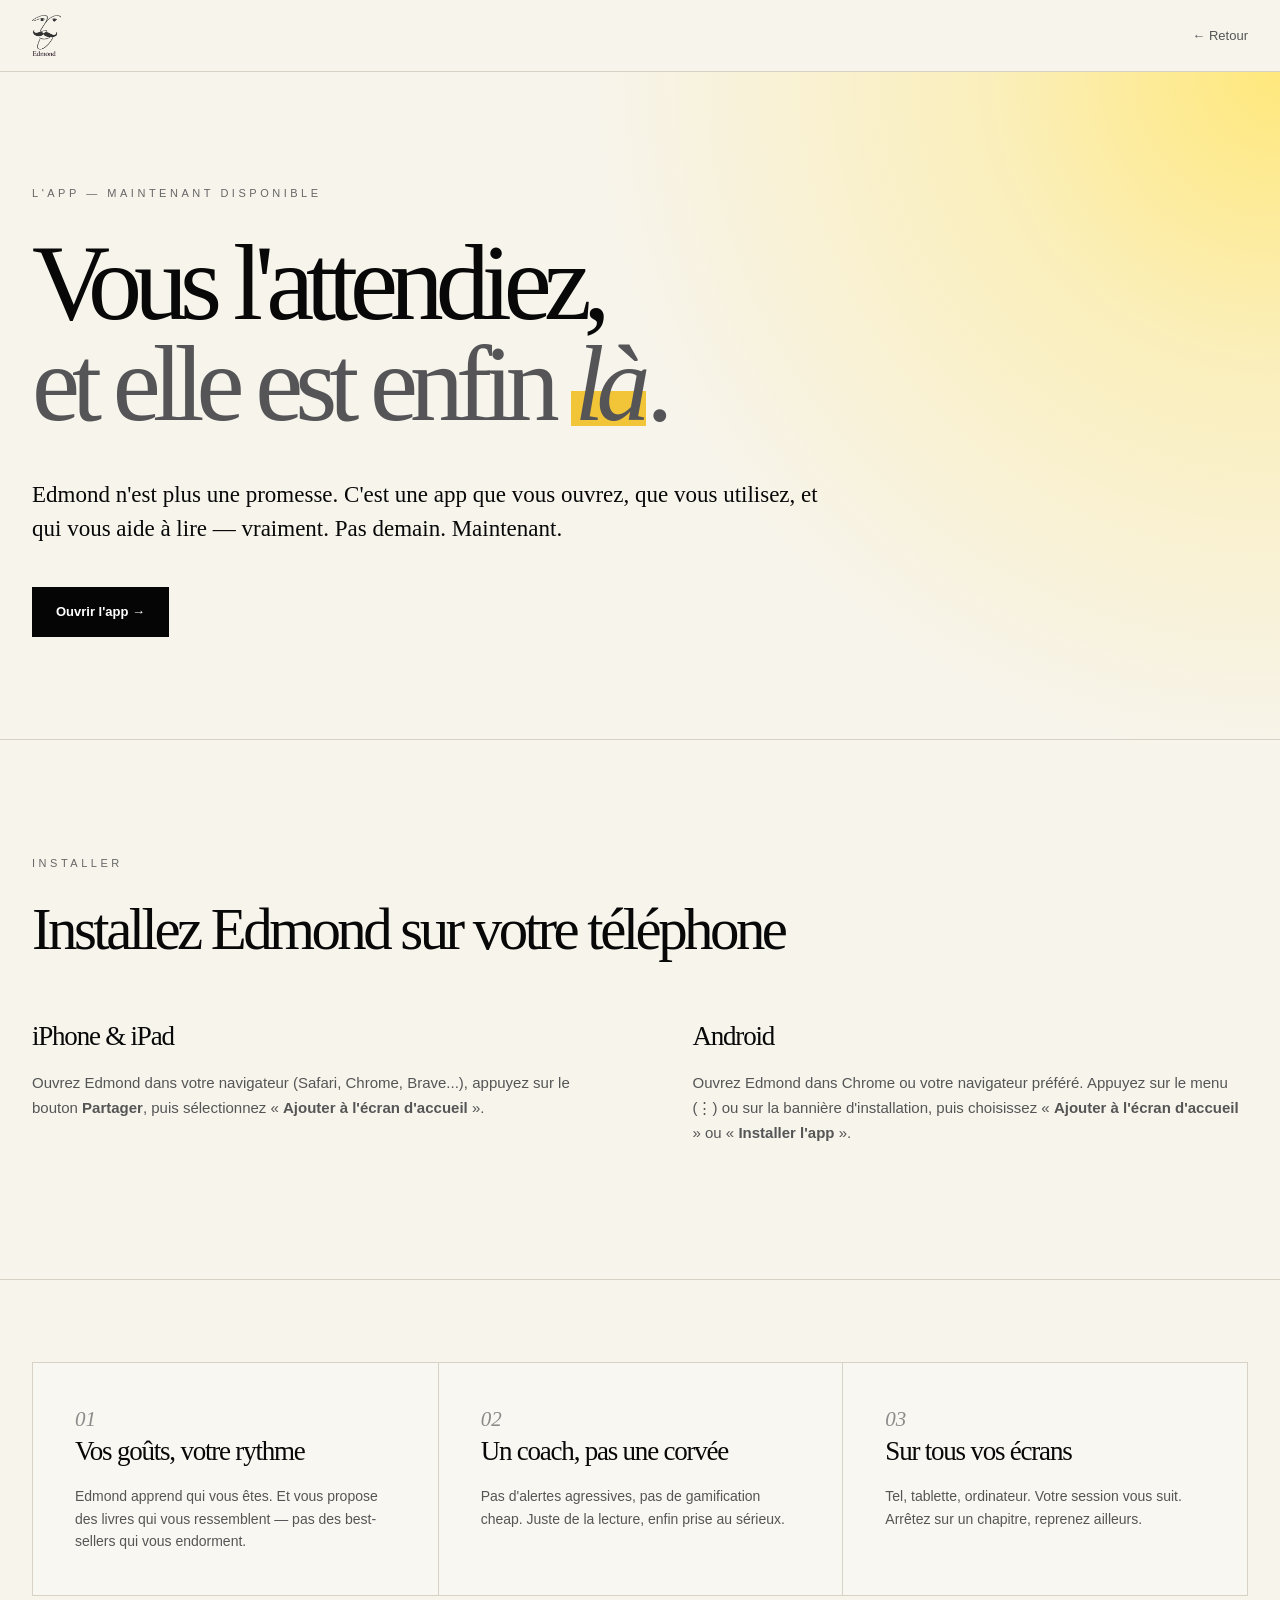
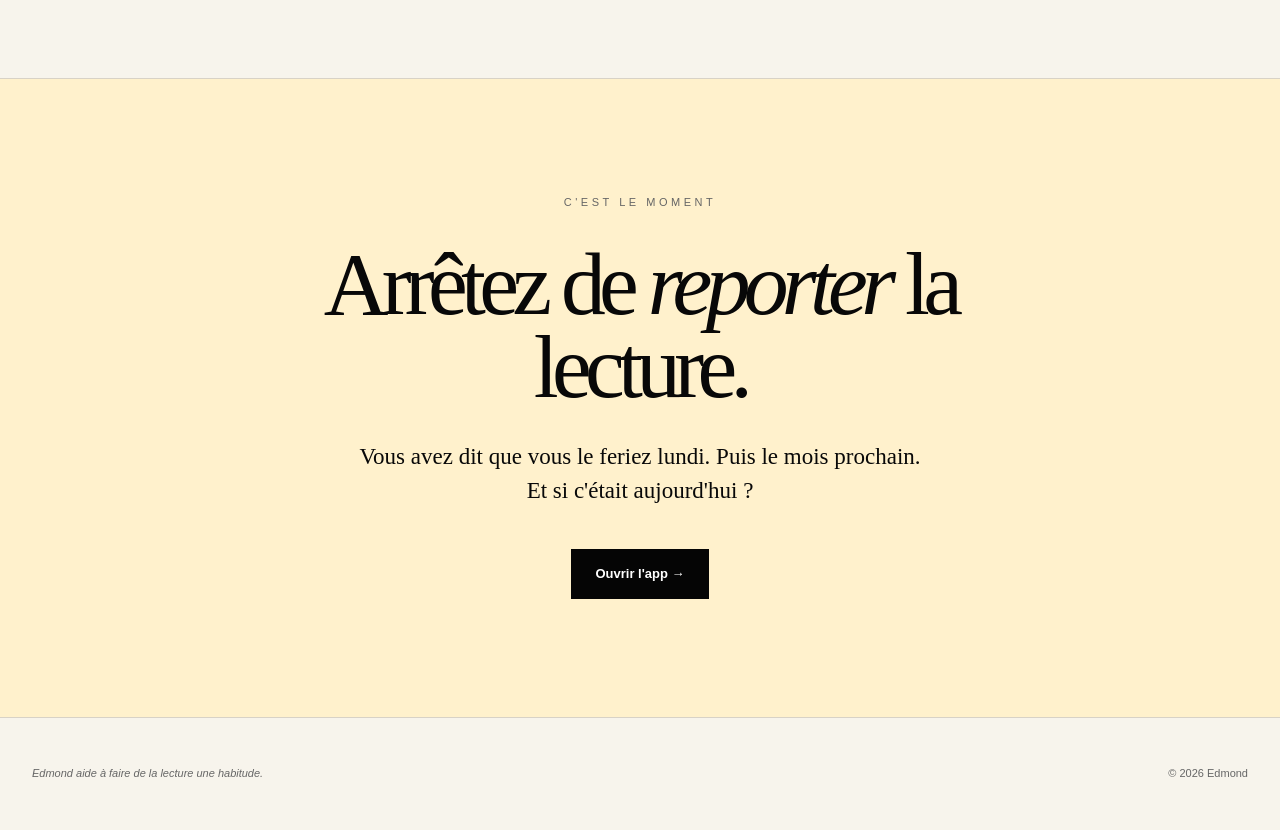
==== app.html @ 49951181 "First version of website" ====
<!doctype html><html lang="fr"><head><meta charset="utf-8"><meta name="viewport" content="width=device-width,initial-scale=1"><title>Edmond — L'app</title><link rel="stylesheet" href="styles.css"></head><body>
<header class="site-header"><div class="header-inner"><a class="brand" href="index.html" aria-label="Edmond"><img src="assets/logo.png" alt="Edmond"></a><a class="back" href="index.html">← Retour</a></div></header>
<main>
<section class="app-hero"><div class="container"><p class="eyebrow">L'APP — MAINTENANT DISPONIBLE</p><h1>Vous l'attendiez,<br><span>et elle est enfin <mark><em>là</em></mark>.</span></h1><p class="lead">Edmond n'est plus une promesse. C'est une app que vous ouvrez, que vous utilisez, et qui vous aide à lire — vraiment. Pas demain. Maintenant.</p><a class="button" href="https://app.edmond-group.com">Ouvrir l'app →</a></div></section>
<section class="section line install"><div class="container"><p class="eyebrow">INSTALLER</p><h2>Installez Edmond sur votre téléphone</h2><div class="install-grid"><div><h3>iPhone &amp; iPad</h3><p>Ouvrez Edmond dans votre navigateur (Safari, Chrome, Brave...), appuyez sur le bouton <strong>Partager</strong>, puis sélectionnez « <strong>Ajouter à l'écran d'accueil</strong> ».</p></div><div><h3>Android</h3><p>Ouvrez Edmond dans Chrome ou votre navigateur préféré. Appuyez sur le menu (⋮) ou sur la bannière d'installation, puis choisissez « <strong>Ajouter à l'écran d'accueil</strong> » ou « <strong>Installer l'app</strong> ».</p></div></div></div></section>
<section class="feature-section line"><div class="container"><div class="card-grid three"><article><i>01</i><h3>Vos goûts, votre rythme</h3><p>Edmond apprend qui vous êtes. Et vous propose des livres qui vous ressemblent — pas des best-sellers qui vous endorment.</p></article><article><i>02</i><h3>Un coach, pas une corvée</h3><p>Pas d'alertes agressives, pas de gamification cheap. Juste de la lecture, enfin prise au sérieux.</p></article><article><i>03</i><h3>Sur tous vos écrans</h3><p>Tel, tablette, ordinateur. Votre session vous suit. Arrêtez sur un chapitre, reprenez ailleurs.</p></article></div></div></section>
<section class="section cta-tint line final"><div class="narrow"><p class="eyebrow">C'EST LE MOMENT</p><h2>Arrêtez de <em>reporter</em> la lecture.</h2><p class="lead">Vous avez dit que vous le feriez lundi. Puis le mois prochain. Et si c'était aujourd'hui ?</p><a class="button" href="https://app.edmond-group.com">Ouvrir l'app →</a></div></section>
</main><footer class="footer"><div class="footer-inner"><p><em>Edmond aide à faire de la lecture une habitude.</em></p><p></p><p>© 2026 Edmond</p></div></footer>
</body></html>
---- styles.css ----
:root{
  --serif:"Times New Roman", Times, serif;
  --sans:Helvetica, Arial, sans-serif;
  --bg:#f7f4ec;
  --tint:#fff2cf;
  --ink:#080808;
  --grey:#555557;
  --line:#d8d2c6;
  --accent:#f2c438;
}
*{box-sizing:border-box}html{scroll-behavior:smooth}body{margin:0;background:var(--bg);color:var(--ink);font-family:var(--serif);font-size:18px;line-height:1.35}a{color:inherit}p,h1,h2,h3{margin-top:0}.container{width:min(1260px,calc(100% - 64px));margin-inline:auto}.narrow{width:min(780px,calc(100% - 64px));margin-inline:auto}.section{padding:118px 0}.line{border-top:1px solid var(--line)}
/* Header */
.site-header{height:72px;border-bottom:1px solid var(--line);background:var(--bg);position:relative;z-index:2}.header-inner{height:100%;width:min(1260px,calc(100% - 64px));margin:auto;display:flex;align-items:center;justify-content:space-between;gap:28px}.brand{display:inline-flex;align-items:center;gap:9px;text-decoration:none}.brand img{display:block;height:42px;width:auto;object-fit:contain}.nav{position:absolute;left:50%;transform:translateX(-50%);display:flex;gap:50px;font-family:var(--sans);font-size:13px}.header-link,.back,.mini-btn{font-family:var(--sans);font-size:13px;text-decoration:none;color:#333}.mini-btn{border:1px solid #111;padding:8px 14px;background:#fffdf8}.back{color:#555}
/* Type */
.eyebrow{font-family:var(--sans);font-size:11px;line-height:1;letter-spacing:.32em;text-transform:uppercase;color:#666;margin-bottom:34px}h1,h2{font-weight:400;letter-spacing:-.075em;line-height:.93}h1{font-size:clamp(70px,8.45vw,142px);max-width:1040px;margin-bottom:44px}h2{font-size:clamp(54px,6.25vw,96px);margin-bottom:44px}h3{font-size:27px;font-weight:400;letter-spacing:-.045em;margin-bottom:16px}.muted,h1 span,h2 span{color:var(--grey)}em{font-style:italic}mark{background:linear-gradient(transparent 56%,var(--accent) 56% 86%,transparent 86%);padding:0 .035em;color:inherit}.lead{font-size:23px;line-height:1.45;max-width:820px;margin-bottom:42px}.sans{font-family:var(--sans)}.button{display:inline-flex;align-items:center;justify-content:center;background:#050505;color:#fff;font-family:var(--sans);font-size:13px;font-weight:700;min-height:50px;padding:16px 24px;text-decoration:none}.button.light{background:#fffdf8;color:#111;border:1px solid #e3ded3}.actions{display:flex;gap:16px;align-items:center}
/* Home */
.home-hero{min-height:675px;padding:116px 0 76px;background:radial-gradient(circle at 100% 10%,#ffe577 0,rgba(255,229,119,.45) 18%,rgba(247,244,236,0) 44%),var(--bg)}.hero-meta{border-top:1px solid var(--line);margin-top:92px;padding-top:18px;display:grid;grid-template-columns:1.2fr 1.2fr 2fr auto;gap:28px;font-family:var(--sans);font-size:11px;color:#575757}.intro{min-height:430px;display:flex;align-items:center}.intro .copy{max-width:560px;margin-left:34%}.intro p:not(.eyebrow){font-size:20px}.split{display:grid;grid-template-columns:1fr 1fr;gap:100px;align-items:center}.rules{border-top:1px solid var(--line);font-size:18px}.rules div{border-bottom:1px solid var(--line);padding:19px 0}.rules span{display:inline-block;width:58px;font-family:var(--sans);font-size:11px;color:#777}.tint{background:var(--tint)}.steps .card-grid{margin-top:70px}.card-grid{display:grid;border:1px solid var(--line);background:rgba(255,255,255,.28)}.card-grid.four{grid-template-columns:1fr 1fr}.card-grid.three{grid-template-columns:repeat(3,1fr)}.card-grid article{padding:42px 42px;min-height:170px}.card-grid.four article:nth-child(odd){border-right:1px solid var(--line)}.card-grid.four article:nth-child(-n+2){border-bottom:1px solid var(--line)}.card-grid.three article+article{border-left:1px solid var(--line)}.card-grid header{display:flex;justify-content:space-between;align-items:center;margin-bottom:34px;font-family:var(--sans);font-size:10px;letter-spacing:.25em;color:#777}.card-grid i{font-family:var(--serif);font-size:21px;color:#8b8b8b}.card-grid p{font-family:var(--sans);font-size:14px;line-height:1.6;color:#555;margin:0}.final{text-align:center}.final h2{font-size:clamp(62px,7vw,116px);margin-bottom:32px}.final .lead{margin-inline:auto;max-width:560px}.footer{border-top:1px solid var(--line);min-height:112px}.footer-inner{width:min(1260px,calc(100% - 64px));height:112px;margin:auto;display:grid;grid-template-columns:1fr 2fr 1fr;align-items:center;gap:30px;font-family:var(--sans);font-size:11px;color:#666}.footer-inner p{margin:0}.footer-inner p:last-child{text-align:right}
/* App page */
.app-hero{min-height:620px;padding:116px 0 102px;background:radial-gradient(circle at 100% 0%,#ffe87c 0,rgba(255,232,124,.44) 20%,rgba(247,244,236,0) 48%),var(--bg)}.app-hero h1{max-width:1040px}.install h2{font-size:clamp(42px,4.6vw,66px);letter-spacing:-.06em}.install-grid{display:grid;grid-template-columns:1fr 1fr;gap:105px;margin-top:60px}.install-grid p{font-family:var(--sans);font-size:15px;line-height:1.68;color:#555}.feature-section{padding:82px 0}.cta-tint{background:#fff1cc;text-align:center}.cta-tint .lead{margin-inline:auto;max-width:570px}
@media(max-width:850px){.container,.narrow,.header-inner,.footer-inner{width:calc(100% - 32px)}.site-header{height:64px}.brand img{height:38px}.nav{display:none}.section,.app-hero{padding:76px 0}.home-hero{padding:76px 0 46px;min-height:auto}h1{font-size:58px}h2{font-size:50px}.lead{font-size:20px}.hero-meta,.split,.install-grid{grid-template-columns:1fr;gap:30px}.intro .copy{margin-left:0}.card-grid.four,.card-grid.three{grid-template-columns:1fr}.card-grid.four article,.card-grid.three article{border-right:0!important;border-left:0!important;border-bottom:1px solid var(--line)}.card-grid article:last-child{border-bottom:0!important}.footer-inner{height:auto;min-height:120px;padding:28px 0;grid-template-columns:1fr;gap:12px}.footer-inner p:last-child{text-align:left}}
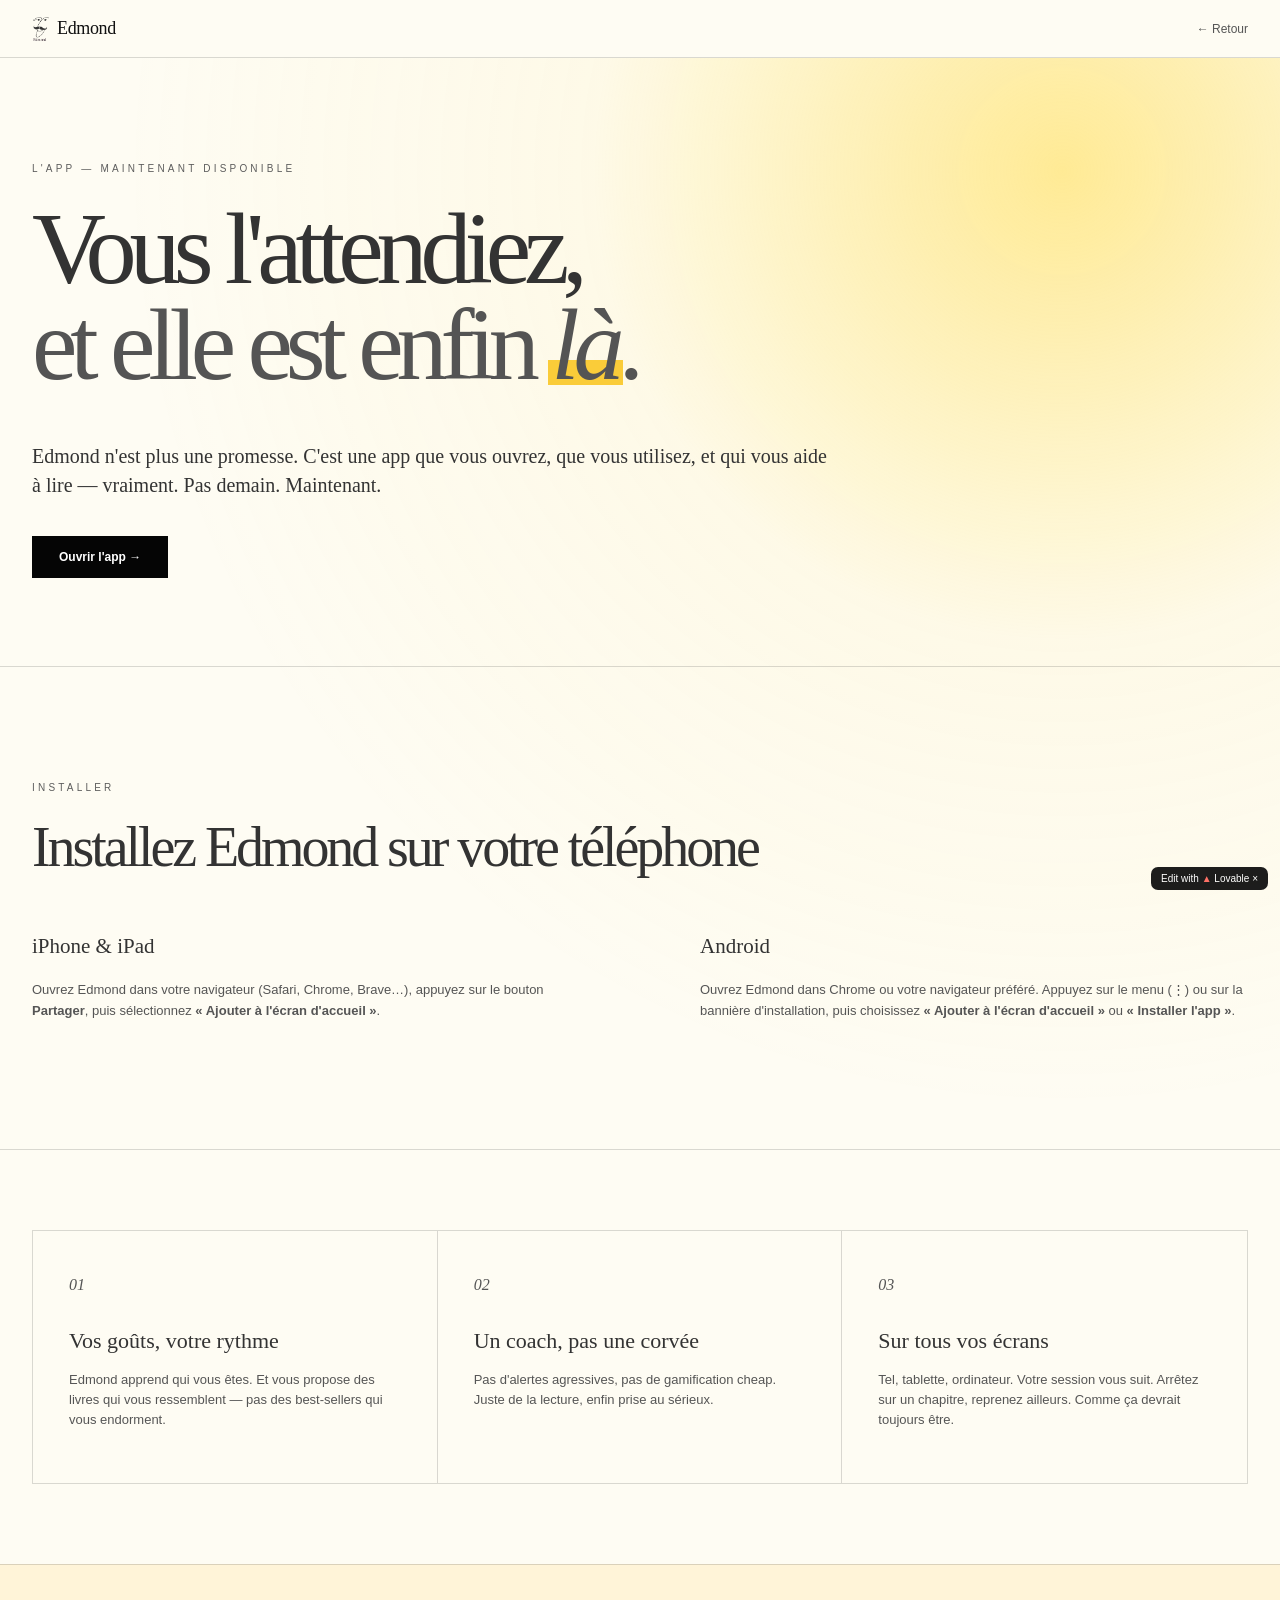
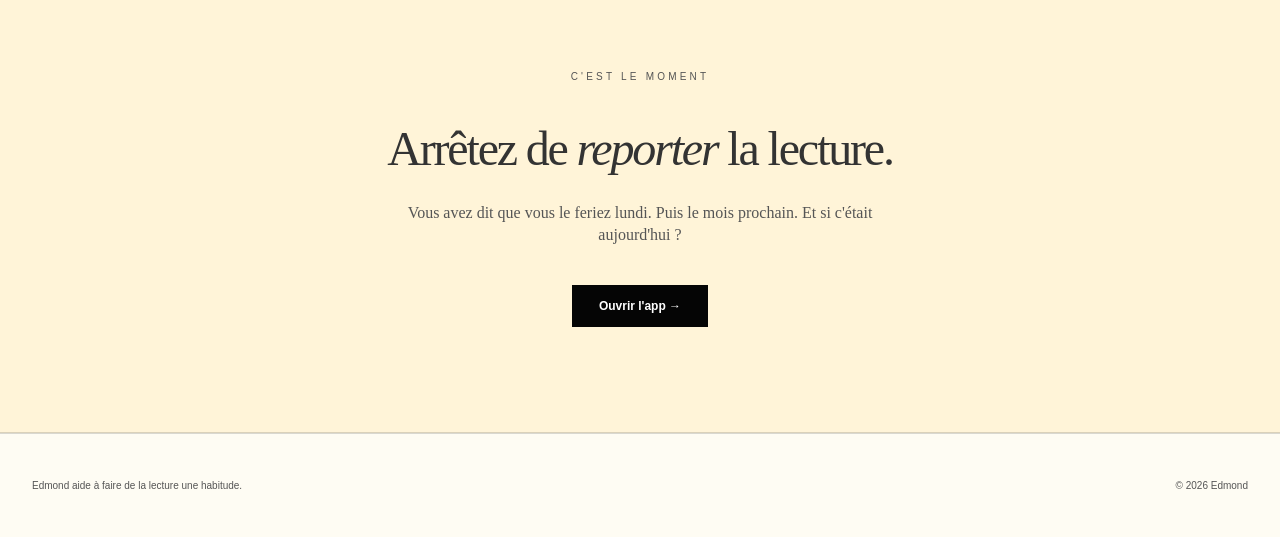
==== commit 8d2139d9: "Update text and colors" ====
--- a/app.html
+++ b/app.html
@@ -1,9 +1,113 @@
-<!doctype html><html lang="fr"><head><meta charset="utf-8"><meta name="viewport" content="width=device-width,initial-scale=1"><title>Edmond — L'app</title><link rel="stylesheet" href="styles.css"></head><body>
-<header class="site-header"><div class="header-inner"><a class="brand" href="index.html" aria-label="Edmond"><img src="assets/logo.png" alt="Edmond"></a><a class="back" href="index.html">← Retour</a></div></header>
-<main>
-<section class="app-hero"><div class="container"><p class="eyebrow">L'APP — MAINTENANT DISPONIBLE</p><h1>Vous l'attendiez,<br><span>et elle est enfin <mark><em>là</em></mark>.</span></h1><p class="lead">Edmond n'est plus une promesse. C'est une app que vous ouvrez, que vous utilisez, et qui vous aide à lire — vraiment. Pas demain. Maintenant.</p><a class="button" href="https://app.edmond-group.com">Ouvrir l'app →</a></div></section>
-<section class="section line install"><div class="container"><p class="eyebrow">INSTALLER</p><h2>Installez Edmond sur votre téléphone</h2><div class="install-grid"><div><h3>iPhone &amp; iPad</h3><p>Ouvrez Edmond dans votre navigateur (Safari, Chrome, Brave...), appuyez sur le bouton <strong>Partager</strong>, puis sélectionnez « <strong>Ajouter à l'écran d'accueil</strong> ».</p></div><div><h3>Android</h3><p>Ouvrez Edmond dans Chrome ou votre navigateur préféré. Appuyez sur le menu (⋮) ou sur la bannière d'installation, puis choisissez « <strong>Ajouter à l'écran d'accueil</strong> » ou « <strong>Installer l'app</strong> ».</p></div></div></div></section>
-<section class="feature-section line"><div class="container"><div class="card-grid three"><article><i>01</i><h3>Vos goûts, votre rythme</h3><p>Edmond apprend qui vous êtes. Et vous propose des livres qui vous ressemblent — pas des best-sellers qui vous endorment.</p></article><article><i>02</i><h3>Un coach, pas une corvée</h3><p>Pas d'alertes agressives, pas de gamification cheap. Juste de la lecture, enfin prise au sérieux.</p></article><article><i>03</i><h3>Sur tous vos écrans</h3><p>Tel, tablette, ordinateur. Votre session vous suit. Arrêtez sur un chapitre, reprenez ailleurs.</p></article></div></div></section>
-<section class="section cta-tint line final"><div class="narrow"><p class="eyebrow">C'EST LE MOMENT</p><h2>Arrêtez de <em>reporter</em> la lecture.</h2><p class="lead">Vous avez dit que vous le feriez lundi. Puis le mois prochain. Et si c'était aujourd'hui ?</p><a class="button" href="https://app.edmond-group.com">Ouvrir l'app →</a></div></section>
-</main><footer class="footer"><div class="footer-inner"><p><em>Edmond aide à faire de la lecture une habitude.</em></p><p></p><p>© 2026 Edmond</p></div></footer>
-</body></html>
+<!DOCTYPE html>
+<html lang="fr">
+  <head>
+    <meta charset="utf-8" />
+    <meta name="viewport" content="width=device-width,initial-scale=1" />
+    <title>Edmond — L'app</title>
+    <link rel="stylesheet" href="css/style.css" />
+    <link rel="icon" href="assets/logo.png" />
+  </head>
+  <body>
+    <div class="page">
+      <header class="site-header">
+        <div class="container">
+          <a class="brand" href="index.html"
+            ><img class="brand-face" src="assets/logo.png" alt="" /><span class="brand-name"
+              >Edmond</span
+            ></a
+          ><a class="back-link" href="index.html">← Retour</a>
+        </div>
+      </header>
+      <main>
+        <section class="app-hero">
+          <div class="container">
+            <p class="kicker">L'app — Maintenant disponible</p>
+            <h1 class="display">
+              Vous l'attendiez,<br /><span class="muted"
+                >et elle est enfin <span class="mark"><em>là</em></span
+                >.</span
+              >
+            </h1>
+            <p class="lead">
+              Edmond n'est plus une promesse. C'est une app que vous ouvrez, que vous utilisez, et
+              qui vous aide à lire — vraiment. Pas demain. Maintenant.
+            </p>
+            <a class="btn" href="https://app.edmond-group.com">Ouvrir l'app →</a>
+          </div>
+        </section>
+        <section class="section">
+          <div class="container">
+            <p class="kicker">Installer</p>
+            <h2 class="medium-title">Installez Edmond sur votre téléphone</h2>
+            <div class="install-grid">
+              <div>
+                <h3>iPhone &amp; iPad</h3>
+                <p>
+                  Ouvrez Edmond dans votre navigateur (Safari, Chrome, Brave…), appuyez sur le
+                  bouton <strong>Partager</strong>, puis sélectionnez
+                  <strong>« Ajouter à l'écran d'accueil »</strong>.
+                </p>
+              </div>
+              <div>
+                <h3>Android</h3>
+                <p>
+                  Ouvrez Edmond dans Chrome ou votre navigateur préféré. Appuyez sur le menu (⋮) ou
+                  sur la bannière d'installation, puis choisissez
+                  <strong>« Ajouter à l'écran d'accueil »</strong> ou
+                  <strong>« Installer l'app »</strong>.
+                </p>
+              </div>
+            </div>
+          </div>
+        </section>
+        <section class="feature-cards">
+          <div class="container">
+            <div class="cards">
+              <article class="card">
+                <div class="num">01</div>
+                <h3>Vos goûts, votre rythme</h3>
+                <p>
+                  Edmond apprend qui vous êtes. Et vous propose des livres qui vous ressemblent —
+                  pas des best-sellers qui vous endorment.
+                </p>
+              </article>
+              <article class="card">
+                <div class="num">02</div>
+                <h3>Un coach, pas une corvée</h3>
+                <p>
+                  Pas d'alertes agressives, pas de gamification cheap. Juste de la lecture, enfin
+                  prise au sérieux.
+                </p>
+              </article>
+              <article class="card">
+                <div class="num">03</div>
+                <h3>Sur tous vos écrans</h3>
+                <p>
+                  Tel, tablette, ordinateur. Votre session vous suit. Arrêtez sur un chapitre,
+                  reprenez ailleurs. Comme ça devrait toujours être.
+                </p>
+              </article>
+            </div>
+          </div>
+        </section>
+        <section class="moment">
+          <div class="container">
+            <p class="kicker">C'est le moment</p>
+            <h2>Arrêtez de <em>reporter</em> la lecture.</h2>
+            <p>
+              Vous avez dit que vous le feriez lundi. Puis le mois prochain. Et si c'était
+              aujourd'hui ?
+            </p>
+            <a class="btn" href="https://app.edmond-group.com">Ouvrir l'app →</a>
+          </div>
+        </section>
+      </main>
+      <footer class="site-footer">
+        <div class="container">
+          <span>Edmond aide à faire de la lecture une habitude.</span><span>© 2026 Edmond</span>
+        </div>
+      </footer>
+    </div>
+    <div class="edit-badge">Edit with <span>▲</span> Lovable ×</div>
+  </body>
+</html>
--- a/css/style.css
+++ b/css/style.css
@@ -0,0 +1,461 @@
+:root {
+  --bg: #fefcf3;
+  --cream: #fdf4d8;
+  --line: rgba(51, 51, 51, 0.18);
+  --text: #333333;
+  --muted: rgba(51, 51, 51, 0.6);
+  --accent: #facc39;
+  --serif: 'Times New Roman', Times, serif;
+  --sans: Helvetica, Arial, sans-serif;
+}
+* {
+  box-sizing: border-box;
+}
+html {
+  scroll-behavior: smooth;
+}
+body {
+  margin: 0;
+  background: var(--bg);
+  color: var(--text);
+  font-family: var(--serif);
+  font-weight: 400;
+}
+.page {
+  min-height: 100vh;
+  background: radial-gradient(
+      circle at 83% 8%,
+      rgba(255, 223, 92, 0.62),
+      rgba(255, 223, 92, 0.08) 21%,
+      transparent 42%
+    ),
+    var(--bg);
+}
+.container {
+  width: min(1220px, calc(100% - 64px));
+  margin-inline: auto;
+}
+.site-header {
+  height: 58px;
+  border-bottom: 1px solid var(--line);
+  font-family: var(--sans);
+  background: var(--bg);
+  position: relative;
+  z-index: 3;
+}
+.site-header .container {
+  height: 100%;
+  display: flex;
+  align-items: center;
+  justify-content: space-between;
+}
+.brand {
+  display: inline-flex;
+  align-items: center;
+  gap: 7px;
+  text-decoration: none;
+  color: #111;
+}
+.brand-face {
+  width: 18px;
+  height: 24px;
+  object-fit: contain;
+  object-position: center;
+}
+.brand-name {
+  font-family: var(--serif);
+  font-size: 18px;
+  letter-spacing: -0.02em;
+}
+.nav {
+  position: absolute;
+  left: 50%;
+  transform: translateX(-50%);
+  display: flex;
+  gap: 60px;
+  font-size: 11px;
+}
+.nav a,
+.back-link {
+  color: #111;
+  text-decoration: none;
+}
+.header-cta {
+  border: 1px solid #111;
+  padding: 8px 15px;
+  font-size: 11px;
+  text-decoration: none;
+  color: #111;
+}
+.back-link {
+  font-size: 12px;
+  color: #555;
+}
+.hero {
+  padding: 95px 0 80px;
+}
+.kicker {
+  font-family: var(--sans);
+  font-size: 10px;
+  letter-spacing: 0.32em;
+  text-transform: uppercase;
+  color: #5d5d5d;
+  margin: 0 0 27px;
+}
+.display {
+  font-size: clamp(58px, 8vw, 106px);
+  line-height: 0.94;
+  letter-spacing: -0.07em;
+  margin: 0;
+  font-weight: 400;
+}
+.display .muted {
+  color: #545454;
+}
+.display em {
+  font-style: italic;
+  letter-spacing: -0.06em;
+}
+.mark {
+  position: relative;
+  display: inline-block;
+  z-index: 1;
+}
+.mark:after {
+  content: '';
+  position: absolute;
+  z-index: -1;
+  left: -0.03em;
+  right: -0.04em;
+  bottom: 0.08em;
+  height: 0.25em;
+  background: var(--accent);
+}
+.lead {
+  font-size: 20px;
+  line-height: 1.45;
+  max-width: 760px;
+  margin: 56px 0 36px;
+}
+.btn-row {
+  display: flex;
+  gap: 14px;
+  align-items: center;
+}
+.btn {
+  display: inline-flex;
+  align-items: center;
+  justify-content: center;
+  background: #050505;
+  color: #fff;
+  border: 1px solid #050505;
+  min-height: 42px;
+  padding: 0 26px;
+  font-family: var(--sans);
+  font-weight: 700;
+  font-size: 12px;
+  text-decoration: none;
+}
+.btn.secondary {
+  background: transparent;
+  color: #111;
+  border-color: var(--line);
+  font-weight: 400;
+}
+.hero-meta {
+  margin-top: 94px;
+  border-top: 1px solid #999;
+  display: grid;
+  grid-template-columns: repeat(4, 1fr);
+  font-family: var(--sans);
+  font-size: 9px;
+  color: #555;
+  padding-top: 16px;
+}
+.section {
+  border-top: 1px solid var(--line);
+  padding: 115px 0;
+}
+.section.split .container {
+  display: grid;
+  grid-template-columns: 1fr 1fr;
+  gap: 80px;
+  align-items: start;
+}
+.section.center .container {
+  text-align: center;
+}
+.medium-title {
+  font-size: 56px;
+  line-height: 0.98;
+  letter-spacing: -0.055em;
+  margin: 0;
+  font-weight: 400;
+}
+.text-block {
+  max-width: 520px;
+}
+.text-block p {
+  font-size: 17px;
+  line-height: 1.55;
+  margin: 0 0 22px;
+}
+.muted-p {
+  color: #666;
+}
+.list-lines {
+  margin-top: 36px;
+  border-top: 1px solid var(--line);
+  font-family: var(--serif);
+}
+.list-lines div {
+  display: grid;
+  grid-template-columns: 50px 1fr;
+  gap: 20px;
+  border-bottom: 1px solid var(--line);
+  padding: 16px 0;
+  font-size: 17px;
+}
+.list-lines span {
+  font-family: var(--sans);
+  font-size: 10px;
+  color: #777;
+}
+.warm {
+  background: #fff4d8;
+}
+.steps-grid {
+  margin-top: 76px;
+  border: 1px solid var(--line);
+  display: grid;
+  grid-template-columns: 1fr 1fr;
+}
+.step {
+  min-height: 160px;
+  padding: 32px 36px;
+  border-right: 1px solid var(--line);
+  border-bottom: 1px solid var(--line);
+  background-color: var(--bg);
+}
+.step:nth-child(2n) {
+  border-right: 0;
+}
+.step:nth-last-child(-n + 2) {
+  border-bottom: 0;
+}
+.num {
+  font-style: italic;
+  font-size: 16px;
+  color: #555;
+  margin-bottom: 38px;
+  display: flex;
+  justify-content: space-between;
+}
+.num small {
+  font-family: var(--sans);
+  font-style: normal;
+  font-size: 8px;
+  letter-spacing: 0.25em;
+  text-transform: uppercase;
+}
+.step h3 {
+  font-size: 22px;
+  font-weight: 400;
+  margin: 0 0 12px;
+}
+.step p {
+  font-family: var(--sans);
+  font-size: 11px;
+  color: #555;
+  margin: 0;
+  line-height: 1.45;
+}
+.final-cta {
+  padding: 130px 0 130px;
+  text-align: center;
+}
+.final-cta .kicker {
+  margin-bottom: 28px;
+}
+.final-cta .display {
+  font-size: clamp(54px, 7vw, 91px);
+  max-width: 830px;
+  margin-inline: auto;
+}
+.final-cta .btn {
+  margin-top: 38px;
+}
+.site-footer {
+  border-top: 1px solid var(--line);
+  font-family: var(--sans);
+  font-size: 10px;
+  color: #555;
+  padding: 46px 0;
+}
+.site-footer .container {
+  display: flex;
+  align-items: center;
+  justify-content: space-between;
+}
+.install-grid {
+  display: grid;
+  grid-template-columns: 1fr 1fr;
+  gap: 120px;
+  margin-top: 60px;
+}
+.install-grid h3 {
+  font-size: 21px;
+  font-weight: 400;
+  margin: 0 0 21px;
+}
+.install-grid p,
+.cards p,
+.app-lead {
+  font-family: var(--sans);
+  font-size: 13px;
+  color: #555;
+  line-height: 1.55;
+}
+.app-hero {
+  padding: 105px 0 88px;
+}
+.app-hero .display {
+  max-width: 940px;
+}
+.app-hero .lead {
+  max-width: 800px;
+  margin-top: 48px;
+}
+.feature-cards {
+  border-top: 1px solid var(--line);
+  padding: 80px 0;
+}
+.cards {
+  border: 1px solid var(--line);
+  display: grid;
+  grid-template-columns: repeat(3, 1fr);
+}
+.card {
+  padding: 45px 36px 40px;
+  border-right: 1px solid var(--line);
+  min-height: 180px;
+}
+.card:last-child {
+  border-right: 0;
+}
+.card .num {
+  margin-bottom: 34px;
+}
+.card h3 {
+  font-size: 22px;
+  font-weight: 400;
+  margin: 0 0 16px;
+}
+.moment {
+  background: #fff4d8;
+  border-top: 1px solid var(--line);
+  border-bottom: 1px solid var(--line);
+  padding: 105px 0;
+  text-align: center;
+}
+.moment h2 {
+  font-size: 48px;
+  line-height: 1.05;
+  letter-spacing: -0.045em;
+  font-weight: 400;
+  margin: 0 0 28px;
+}
+.moment p {
+  line-height: 1.35;
+  color: #555;
+  margin: 0 auto 40px;
+  max-width: 520px;
+}
+.edit-badge {
+  position: fixed;
+  right: 12px;
+  bottom: 10px;
+  background: #111;
+  color: #fff;
+  border-radius: 7px;
+  padding: 6px 10px;
+  font: 10px var(--sans);
+  opacity: 0.95;
+}
+.edit-badge span {
+  color: #ff6a5f;
+}
+@media (max-width: 800px) {
+  .container {
+    width: min(100% - 32px, 1220px);
+  }
+  .site-header {
+    height: 56px;
+  }
+  .nav {
+    display: none;
+  }
+  .brand-face {
+    width: 16px;
+    height: 22px;
+  }
+  .brand-name {
+    font-size: 17px;
+  }
+  .hero,
+  .app-hero {
+    padding: 70px 0;
+  }
+  .display {
+    font-size: 56px;
+    letter-spacing: -0.055em;
+  }
+  .lead {
+    font-size: 18px;
+    margin-top: 36px;
+  }
+  .hero-meta {
+    grid-template-columns: 1fr 1fr;
+    gap: 12px;
+    margin-top: 60px;
+  }
+  .section {
+    padding: 75px 0;
+  }
+  .section.split .container,
+  .install-grid {
+    grid-template-columns: 1fr;
+    gap: 45px;
+  }
+  .medium-title {
+    font-size: 46px;
+  }
+  .steps-grid,
+  .cards {
+    grid-template-columns: 1fr;
+  }
+  .step,
+  .card,
+  .step:nth-child(2n) {
+    border-right: 0;
+    border-bottom: 1px solid var(--line);
+  }
+  .step:last-child,
+  .card:last-child {
+    border-bottom: 0;
+  }
+  .final-cta {
+    padding: 90px 0;
+  }
+  .site-footer .container {
+    align-items: flex-start;
+    gap: 18px;
+    flex-direction: column;
+  }
+  .btn-row {
+    flex-wrap: wrap;
+  }
+  .header-cta {
+    display: none;
+  }
+}
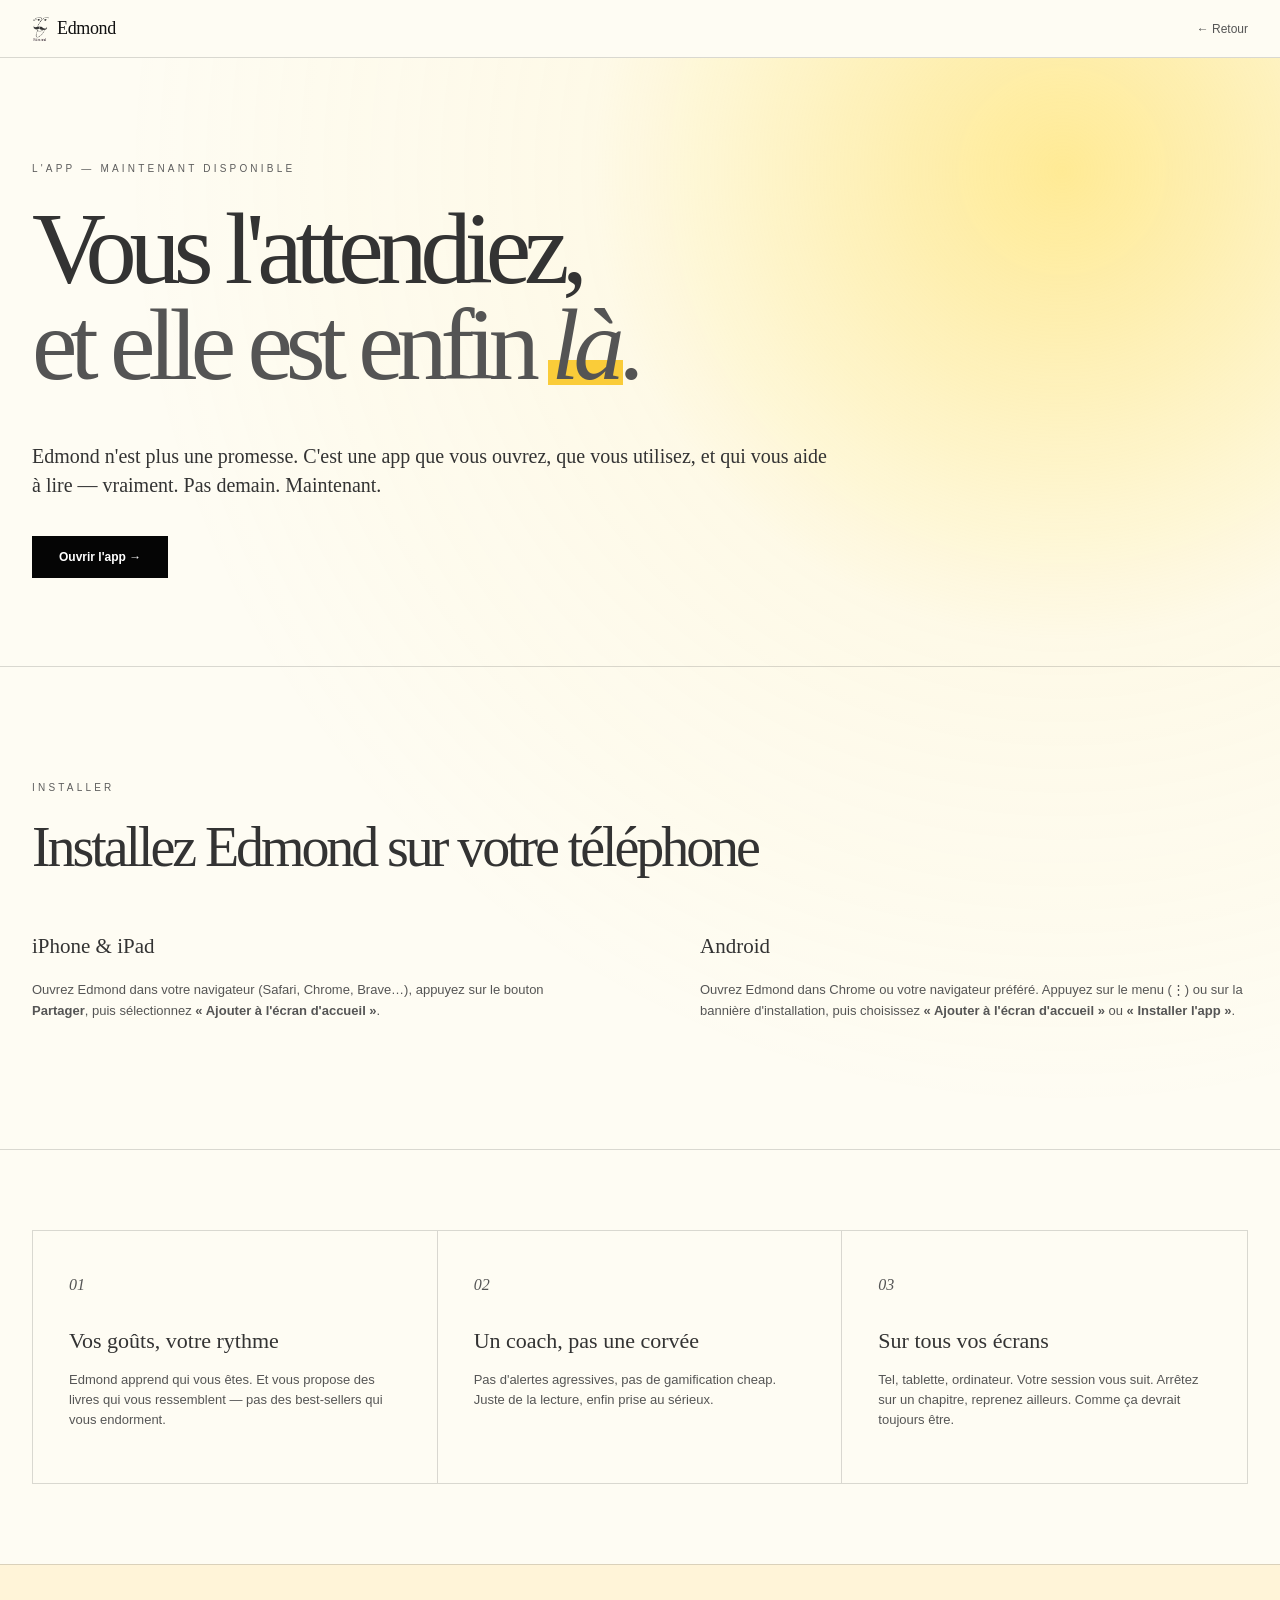
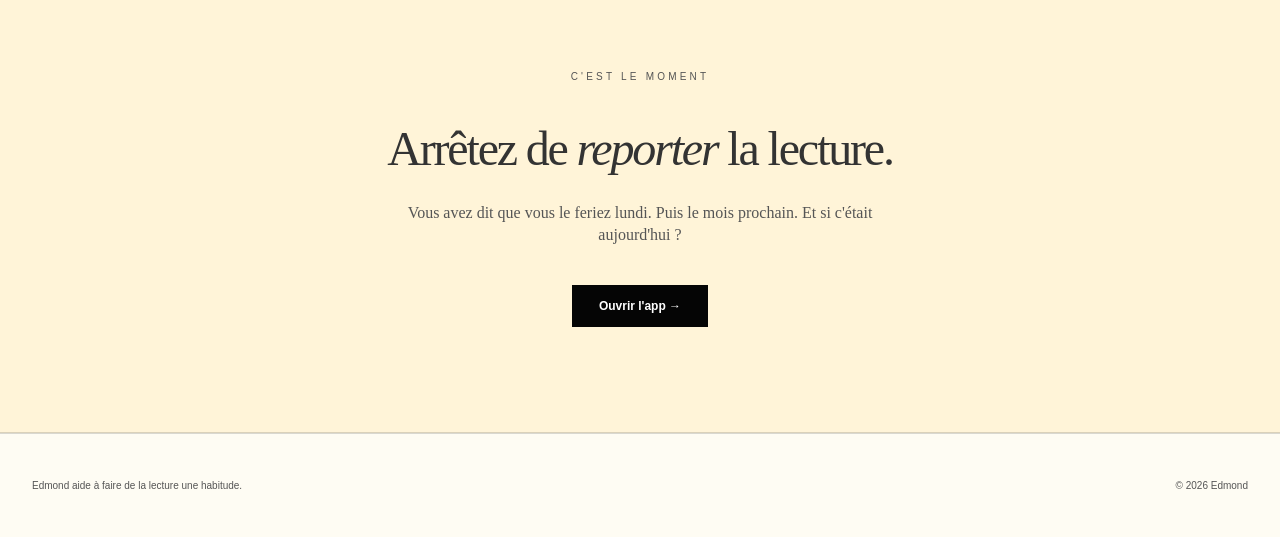
==== commit 0d4966de: "Remove lovable tag" ====
--- a/app.html
+++ b/app.html
@@ -108,6 +108,5 @@
         </div>
       </footer>
     </div>
-    <div class="edit-badge">Edit with <span>▲</span> Lovable ×</div>
   </body>
 </html>
